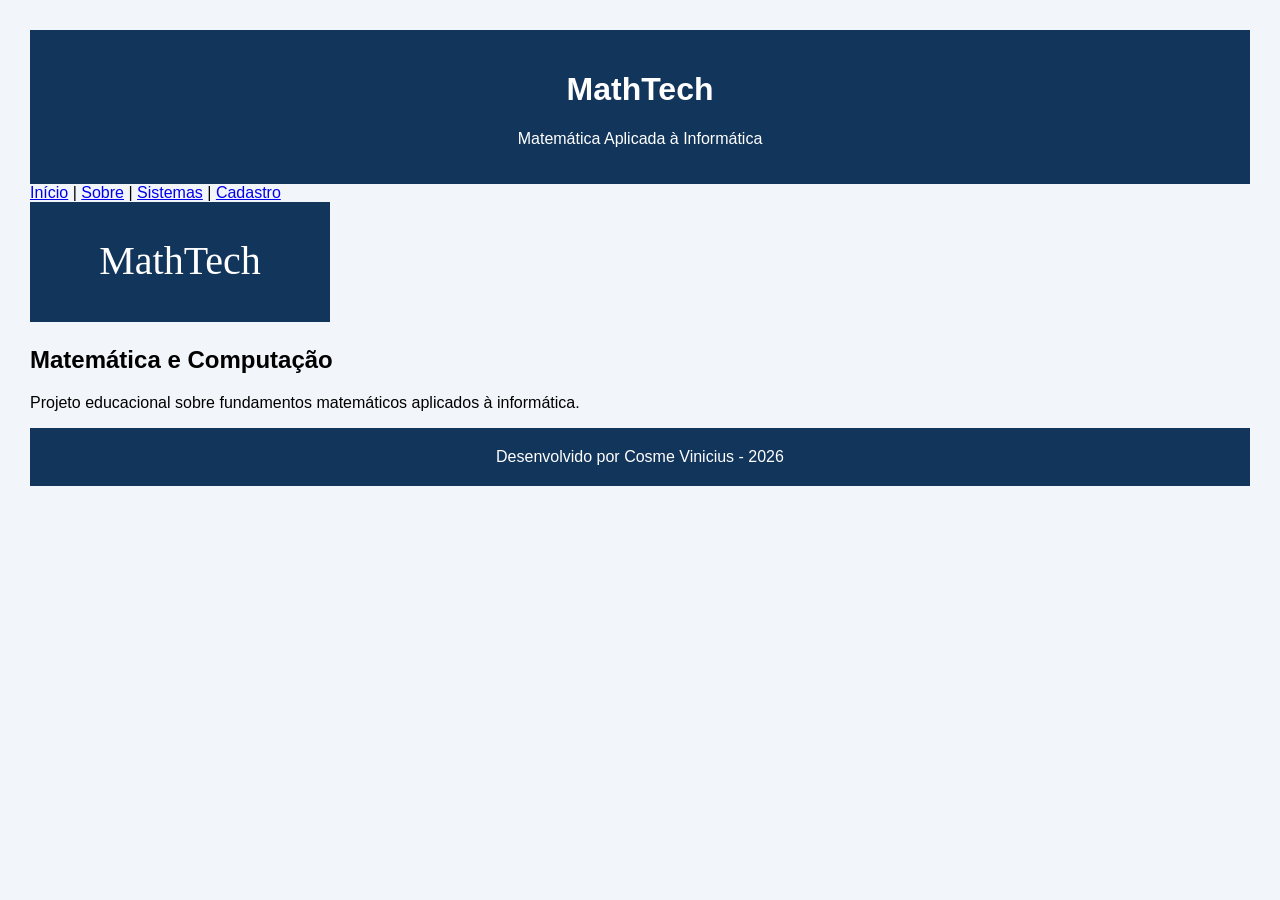
==== index.html @ 34a29513 "Primeira versão do projeto MathTech Web" ====
<!DOCTYPE html>
<html lang="pt-br">
<head>
<meta charset="UTF-8">
<title>MathTech - Matemática Aplicada à Informática</title>
<link rel="stylesheet" href="css/estilo.css">
</head>
<body>
<header><h1>MathTech</h1><p>Matemática Aplicada à Informática</p></header>
<nav>
<a href="index.html">Início</a> |
<a href="sobre.html">Sobre</a> |
<a href="sistemas.html">Sistemas</a> |
<a href="cadastro.html">Cadastro</a>
</nav>
<section>
<img src="img/logo.svg" alt="Logo MathTech">
<h2>Matemática e Computação</h2>
<p>Projeto educacional sobre fundamentos matemáticos aplicados à informática.</p>
</section>
<footer>Desenvolvido por Cosme Vinicius - 2026</footer>
</body>
</html>
---- css/estilo.css ----
body{font-family:Arial;background:#f2f5f9;margin:30px}header,footer{background:#12355b;color:white;padding:20px;text-align:center}table{border-collapse:collapse;background:white}td,th{border:1px solid #777;padding:10px}
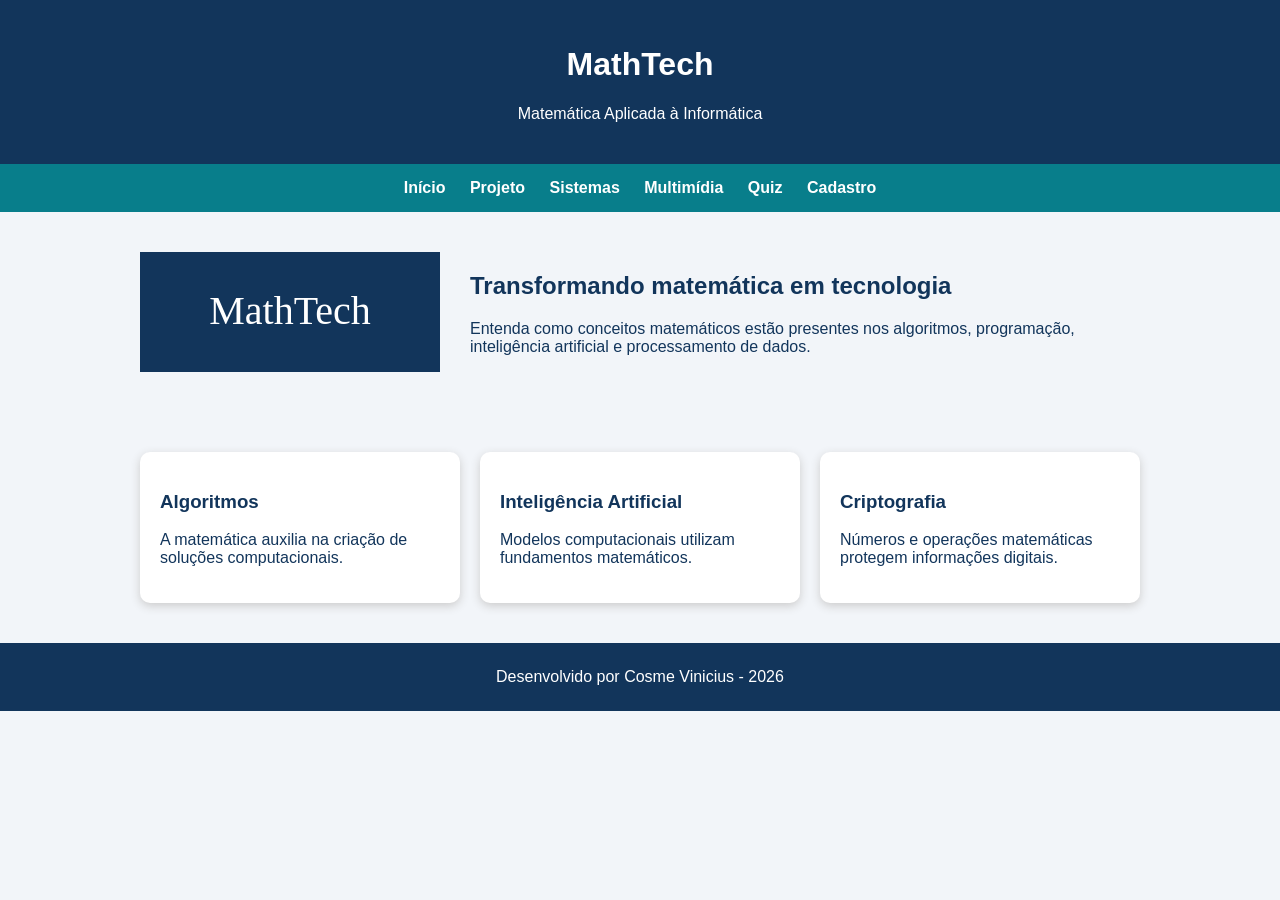
==== commit 25a73975: "Implementação da Atividade Avaliativa 5 - multimídia, quiz e melhorias HTML5" ====
--- a/index.html
+++ b/index.html
@@ -5,19 +5,47 @@
 <title>MathTech - Matemática Aplicada à Informática</title>
 <link rel="stylesheet" href="css/estilo.css">
 </head>
+
 <body>
-<header><h1>MathTech</h1><p>Matemática Aplicada à Informática</p></header>
+
+<header>
+<h1>MathTech</h1>
+<p>Matemática Aplicada à Informática</p>
+</header>
+
 <nav>
-<a href="index.html">Início</a> |
-<a href="sobre.html">Sobre</a> |
-<a href="sistemas.html">Sistemas</a> |
+<a href="index.html">Início</a>
+<a href="sobre.html">Projeto</a>
+<a href="sistemas.html">Sistemas</a>
+<a href="multimidia.html">Multimídia</a>
+<a href="quiz.html">Quiz</a>
 <a href="cadastro.html">Cadastro</a>
 </nav>
-<section>
+
+<section class="banner">
 <img src="img/logo.svg" alt="Logo MathTech">
-<h2>Matemática e Computação</h2>
-<p>Projeto educacional sobre fundamentos matemáticos aplicados à informática.</p>
+<div>
+<h2>Transformando matemática em tecnologia</h2>
+<p>Entenda como conceitos matemáticos estão presentes nos algoritmos, programação, inteligência artificial e processamento de dados.</p>
+</div>
 </section>
+
+<section class="cards">
+<div class="card">
+<h3>Algoritmos</h3>
+<p>A matemática auxilia na criação de soluções computacionais.</p>
+</div>
+<div class="card">
+<h3>Inteligência Artificial</h3>
+<p>Modelos computacionais utilizam fundamentos matemáticos.</p>
+</div>
+<div class="card">
+<h3>Criptografia</h3>
+<p>Números e operações matemáticas protegem informações digitais.</p>
+</div>
+</section>
+
 <footer>Desenvolvido por Cosme Vinicius - 2026</footer>
+
 </body>
-</html>+</html>
--- a/css/estilo.css
+++ b/css/estilo.css
@@ -1 +1,80 @@
-body{font-family:Arial;background:#f2f5f9;margin:30px}header,footer{background:#12355b;color:white;padding:20px;text-align:center}table{border-collapse:collapse;background:white}td,th{border:1px solid #777;padding:10px}+body{
+font-family:Arial,sans-serif;
+margin:0;
+background:#f2f5f9;
+color:#12355b;
+}
+
+header,footer{
+background:#12355b;
+color:white;
+padding:25px;
+text-align:center;
+}
+
+nav{
+background:#087e8b;
+padding:15px;
+text-align:center;
+}
+
+nav a{
+color:white;
+margin:10px;
+text-decoration:none;
+font-weight:bold;
+}
+
+.banner,.cards,.conteudo{
+padding:40px;
+max-width:1000px;
+margin:auto;
+}
+
+.banner{
+display:flex;
+gap:30px;
+align-items:center;
+}
+
+.cards{
+display:flex;
+gap:20px;
+}
+
+.card{
+background:white;
+padding:20px;
+border-radius:10px;
+box-shadow:0 3px 10px #ccc;
+flex:1;
+}
+
+table{
+width:100%;
+background:white;
+border-collapse:collapse;
+}
+
+td,th{
+border:1px solid #777;
+padding:10px;
+}
+
+form{
+background:white;
+padding:30px;
+border-radius:10px;
+}
+
+input,select,button{
+display:block;
+margin:10px 0;
+padding:10px;
+}
+
+@media(max-width:700px){
+.banner,.cards{
+display:block;
+}
+}
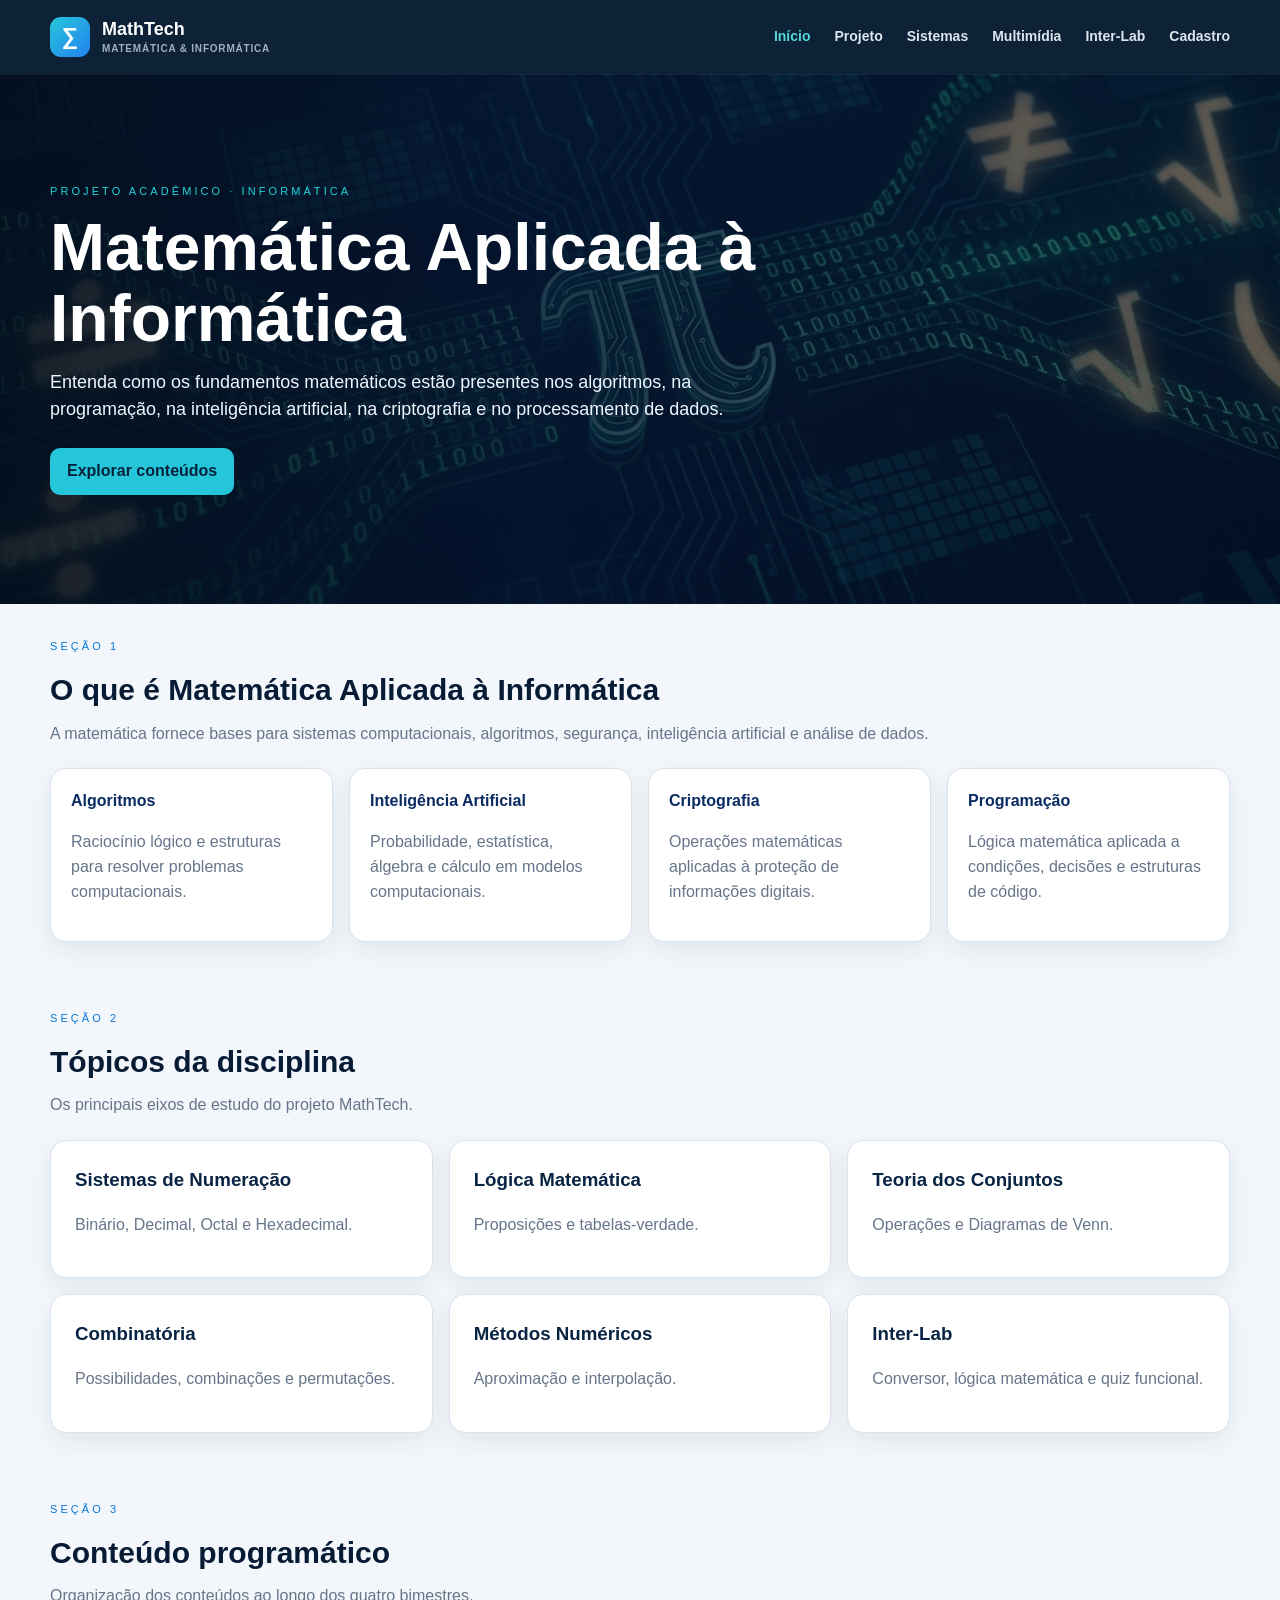
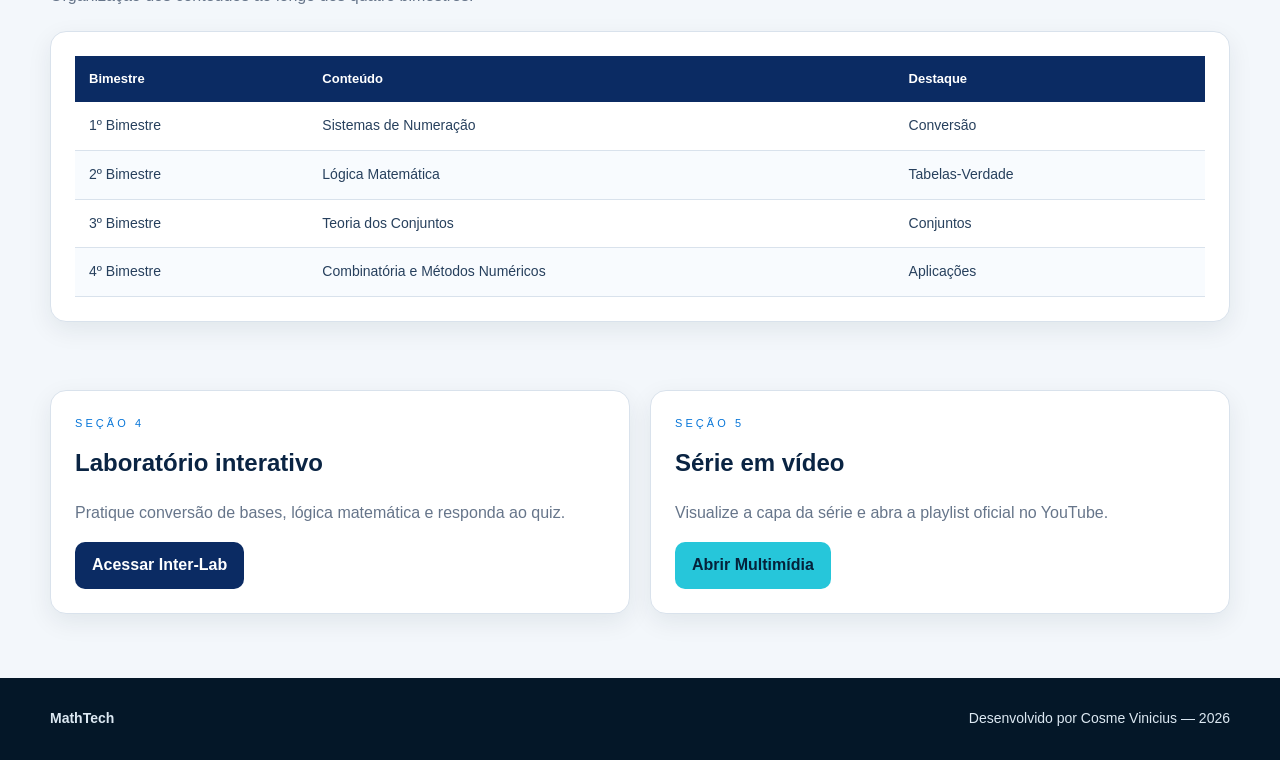
==== commit 74514179: "Atualiza estrutura final do MathTech e adiciona Inter-Lab" ====
--- a/index.html
+++ b/index.html
@@ -1,51 +1,113 @@
 <!DOCTYPE html>
-<html lang="pt-br">
+<html lang="pt-BR">
 <head>
-<meta charset="UTF-8">
-<title>MathTech - Matemática Aplicada à Informática</title>
-<link rel="stylesheet" href="css/estilo.css">
+  <meta charset="UTF-8">
+  <meta name="viewport" content="width=device-width, initial-scale=1.0">
+  <title>MathTech | Matemática Aplicada à Informática</title>
+  <link rel="stylesheet" href="css/estilo.css">
 </head>
-
 <body>
-
-<header>
-<h1>MathTech</h1>
-<p>Matemática Aplicada à Informática</p>
+<header class="site-header">
+  <div class="container nav-wrap">
+    <a class="brand" href="index.html">
+      <span class="brand-mark">∑</span>
+      <span class="brand-text">MathTech<small>Matemática &amp; Informática</small></span>
+    </a>
+    <nav class="site-nav" aria-label="Navegação principal">
+      <a class="active" href="index.html">Início</a>
+      <a href="sobre.html">Projeto</a>
+      <a href="sistemas.html">Sistemas</a>
+      <a href="multimidia.html">Multimídia</a>
+      <a href="interlab.html">Inter-Lab</a>
+      <a href="cadastro.html">Cadastro</a>
+    </nav>
+  </div>
 </header>
 
-<nav>
-<a href="index.html">Início</a>
-<a href="sobre.html">Projeto</a>
-<a href="sistemas.html">Sistemas</a>
-<a href="multimidia.html">Multimídia</a>
-<a href="quiz.html">Quiz</a>
-<a href="cadastro.html">Cadastro</a>
-</nav>
+<main>
+  <section class="hero-home">
+    <div class="container">
+      <span class="kicker">Projeto acadêmico · Informática</span>
+      <h1>Matemática Aplicada à Informática</h1>
+      <p>Entenda como os fundamentos matemáticos estão presentes nos algoritmos, na programação, na inteligência artificial, na criptografia e no processamento de dados.</p>
+      <div class="hero-actions">
+        <a class="btn btn-cyan" href="#conteudos">Explorar conteúdos</a>
+      </div>
+    </div>
+  </section>
 
-<section class="banner">
-<img src="img/logo.svg" alt="Logo MathTech">
-<div>
-<h2>Transformando matemática em tecnologia</h2>
-<p>Entenda como conceitos matemáticos estão presentes nos algoritmos, programação, inteligência artificial e processamento de dados.</p>
-</div>
-</section>
+  <section class="section" id="conteudos">
+    <div class="container">
+      <span class="kicker">Seção 1</span>
+      <h2 class="section-title">O que é Matemática Aplicada à Informática</h2>
+      <p class="section-intro">A matemática fornece bases para sistemas computacionais, algoritmos, segurança, inteligência artificial e análise de dados.</p>
+      <div class="grid-4">
+        <article class="card topic-card"><strong>Algoritmos</strong><p>Raciocínio lógico e estruturas para resolver problemas computacionais.</p></article>
+        <article class="card topic-card"><strong>Inteligência Artificial</strong><p>Probabilidade, estatística, álgebra e cálculo em modelos computacionais.</p></article>
+        <article class="card topic-card"><strong>Criptografia</strong><p>Operações matemáticas aplicadas à proteção de informações digitais.</p></article>
+        <article class="card topic-card"><strong>Programação</strong><p>Lógica matemática aplicada a condições, decisões e estruturas de código.</p></article>
+      </div>
+    </div>
+  </section>
 
-<section class="cards">
-<div class="card">
-<h3>Algoritmos</h3>
-<p>A matemática auxilia na criação de soluções computacionais.</p>
-</div>
-<div class="card">
-<h3>Inteligência Artificial</h3>
-<p>Modelos computacionais utilizam fundamentos matemáticos.</p>
-</div>
-<div class="card">
-<h3>Criptografia</h3>
-<p>Números e operações matemáticas protegem informações digitais.</p>
-</div>
-</section>
+  <section class="section">
+    <div class="container">
+      <span class="kicker">Seção 2</span>
+      <h2 class="section-title">Tópicos da disciplina</h2>
+      <p class="section-intro">Os principais eixos de estudo do projeto MathTech.</p>
+      <div class="grid-3">
+        <article class="card"><h3>Sistemas de Numeração</h3><p>Binário, Decimal, Octal e Hexadecimal.</p></article>
+        <article class="card"><h3>Lógica Matemática</h3><p>Proposições e tabelas-verdade.</p></article>
+        <article class="card"><h3>Teoria dos Conjuntos</h3><p>Operações e Diagramas de Venn.</p></article>
+        <article class="card"><h3>Combinatória</h3><p>Possibilidades, combinações e permutações.</p></article>
+        <article class="card"><h3>Métodos Numéricos</h3><p>Aproximação e interpolação.</p></article>
+        <article class="card"><h3>Inter-Lab</h3><p>Conversor, lógica matemática e quiz funcional.</p></article>
+      </div>
+    </div>
+  </section>
 
-<footer>Desenvolvido por Cosme Vinicius - 2026</footer>
+  <section class="section">
+    <div class="container">
+      <span class="kicker">Seção 3</span>
+      <h2 class="section-title">Conteúdo programático</h2>
+      <p class="section-intro">Organização dos conteúdos ao longo dos quatro bimestres.</p>
+      <div class="card program-table-wrap">
+        <table>
+          <thead><tr><th>Bimestre</th><th>Conteúdo</th><th>Destaque</th></tr></thead>
+          <tbody>
+            <tr><td>1º Bimestre</td><td>Sistemas de Numeração</td><td>Conversão</td></tr>
+            <tr><td>2º Bimestre</td><td>Lógica Matemática</td><td>Tabelas-Verdade</td></tr>
+            <tr><td>3º Bimestre</td><td>Teoria dos Conjuntos</td><td>Conjuntos</td></tr>
+            <tr><td>4º Bimestre</td><td>Combinatória e Métodos Numéricos</td><td>Aplicações</td></tr>
+          </tbody>
+        </table>
+      </div>
+    </div>
+  </section>
 
+  <section class="section">
+    <div class="container grid-2">
+      <article class="card">
+        <span class="kicker">Seção 4</span>
+        <h2>Laboratório interativo</h2>
+        <p>Pratique conversão de bases, lógica matemática e responda ao quiz.</p>
+        <a class="btn btn-primary" href="interlab.html">Acessar Inter-Lab</a>
+      </article>
+      <article class="card">
+        <span class="kicker">Seção 5</span>
+        <h2>Série em vídeo</h2>
+        <p>Visualize a capa da série e abra a playlist oficial no YouTube.</p>
+        <a class="btn btn-cyan" href="multimidia.html">Abrir Multimídia</a>
+      </article>
+    </div>
+  </section>
+</main>
+
+<footer class="site-footer">
+  <div class="container footer-wrap">
+    <strong>MathTech</strong>
+    <span>Desenvolvido por Cosme Vinicius — 2026</span>
+  </div>
+</footer>
 </body>
-</html>
+</html>
--- a/css/estilo.css
+++ b/css/estilo.css
@@ -1,80 +1,365 @@
+
+:root{
+  --navy:#0d2137;
+  --navy-2:#0b2b63;
+  --blue:#1676d2;
+  --cyan:#26c6da;
+  --green:#13a86b;
+  --bg:#f3f7fb;
+  --surface:#ffffff;
+  --surface-2:#f6f8fb;
+  --text:#0f2239;
+  --muted:#66758a;
+  --border:#d9e2ec;
+  --shadow:0 8px 24px rgba(13,33,55,.08);
+  --radius:16px;
+  --max:1180px;
+}
+
+*{box-sizing:border-box}
+html{scroll-behavior:smooth}
 body{
-font-family:Arial,sans-serif;
-margin:0;
-background:#f2f5f9;
-color:#12355b;
-}
-
-header,footer{
-background:#12355b;
-color:white;
-padding:25px;
-text-align:center;
-}
-
-nav{
-background:#087e8b;
-padding:15px;
-text-align:center;
-}
-
-nav a{
-color:white;
-margin:10px;
-text-decoration:none;
-font-weight:bold;
-}
-
-.banner,.cards,.conteudo{
-padding:40px;
-max-width:1000px;
-margin:auto;
-}
-
-.banner{
-display:flex;
-gap:30px;
-align-items:center;
-}
-
-.cards{
-display:flex;
-gap:20px;
-}
-
+  margin:0;
+  font-family:Arial, Helvetica, sans-serif;
+  background:var(--bg);
+  color:var(--text);
+  line-height:1.55;
+}
+img{max-width:100%;display:block}
+a{color:inherit}
+button,input,select,textarea{font:inherit}
+.container{width:min(var(--max),calc(100% - 32px));margin:0 auto}
+
+.site-header{
+  background:var(--navy);
+  color:#fff;
+  position:sticky;
+  top:0;
+  z-index:20;
+  box-shadow:0 1px 0 rgba(255,255,255,.06);
+}
+.nav-wrap{
+  min-height:74px;
+  display:flex;
+  align-items:center;
+  justify-content:space-between;
+  gap:24px;
+}
+.brand{
+  display:flex;
+  align-items:center;
+  gap:12px;
+  text-decoration:none;
+  font-weight:800;
+}
+.brand-mark{
+  width:40px;height:40px;
+  display:grid;place-items:center;
+  border-radius:11px;
+  background:linear-gradient(135deg,var(--cyan),#2382ef);
+  color:#fff;font-size:23px;
+}
+.brand-text{font-size:18px;line-height:1.1;color:#fff}
+.brand-text small{
+  display:block;
+  margin-top:4px;
+  color:#9fb0c3;
+  font-size:10px;
+  text-transform:uppercase;
+  letter-spacing:.08em;
+}
+.site-nav{display:flex;flex-wrap:wrap;gap:24px}
+.site-nav a{
+  color:#dce6ef;
+  text-decoration:none;
+  font-weight:700;
+  font-size:14px;
+}
+.site-nav a:hover,.site-nav a.active{color:#53d7d8}
+
+.page-hero{padding:52px 0 28px}
+.kicker{
+  display:block;
+  margin-bottom:12px;
+  color:#0876d8;
+  font-size:11px;
+  letter-spacing:.28em;
+  text-transform:uppercase;
+}
+.page-hero h1,.hero-home h1{
+  margin:0 0 14px;
+  color:#071b35;
+  line-height:1.08;
+}
+.page-hero h1{font-size:40px}
+.page-hero p{
+  max-width:780px;
+  margin:0;
+  color:var(--muted);
+  font-size:17px;
+}
+.section{padding:34px 0}
+.section-title{margin:0 0 8px;font-size:30px;color:#071b35}
+.section-intro{margin:0 0 22px;color:var(--muted)}
 .card{
-background:white;
-padding:20px;
-border-radius:10px;
-box-shadow:0 3px 10px #ccc;
-flex:1;
-}
-
-table{
-width:100%;
-background:white;
-border-collapse:collapse;
-}
-
-td,th{
-border:1px solid #777;
-padding:10px;
-}
-
-form{
-background:white;
-padding:30px;
-border-radius:10px;
-}
-
-input,select,button{
-display:block;
-margin:10px 0;
-padding:10px;
-}
-
-@media(max-width:700px){
-.banner,.cards{
-display:block;
-}
-}
+  background:var(--surface);
+  border:1px solid var(--border);
+  border-radius:var(--radius);
+  box-shadow:var(--shadow);
+  padding:24px;
+}
+.card h2,.card h3{margin-top:0;color:#0a2443}
+.card p{color:var(--muted)}
+
+.hero-home{
+  position:relative;
+  min-height:530px;
+  display:flex;
+  align-items:center;
+  background:
+    linear-gradient(90deg, rgba(4,17,34,.88) 0%, rgba(5,25,56,.78) 42%, rgba(6,23,48,.52) 100%),
+    url('../img/hero-home.jpg') center center / cover no-repeat;
+  color:#fff;
+}
+.hero-home::after{
+  content:"";
+  position:absolute;
+  inset:0;
+  background:linear-gradient(to bottom, rgba(0,0,0,.08), rgba(0,0,0,.14));
+}
+.hero-home .container{
+  position:relative;
+  z-index:1;
+}
+.hero-home .kicker{
+  color:#22d2da;
+}
+.hero-home h1{
+  max-width:760px;
+  font-size:66px;
+  color:#fff;
+}
+.hero-home p{
+  max-width:700px;
+  font-size:18px;
+  color:#eef6ff;
+  margin:0;
+}
+.hero-actions,.actions{
+  display:flex;
+  flex-wrap:wrap;
+  gap:10px;
+  margin-top:24px;
+}
+
+.btn{
+  display:inline-flex;
+  align-items:center;
+  justify-content:center;
+  min-height:44px;
+  padding:11px 17px;
+  border:0;
+  border-radius:10px;
+  text-decoration:none;
+  font-weight:700;
+  cursor:pointer;
+}
+.btn-primary{background:var(--navy-2);color:#fff}
+.btn-primary:hover{background:#123f7f}
+.btn-cyan{background:var(--cyan);color:#05223a}
+.btn-cyan:hover{background:#36d6e8}
+.btn-outline{background:#fff;color:var(--text);border:1px solid var(--border)}
+
+.grid-4{display:grid;grid-template-columns:repeat(4,1fr);gap:16px}
+.grid-3{display:grid;grid-template-columns:repeat(3,1fr);gap:16px}
+.grid-2{display:grid;grid-template-columns:1fr 1fr;gap:20px}
+.topic-card{padding:20px}
+.topic-card strong{display:block;margin-bottom:7px;color:#0b2b63}
+.program-table-wrap{overflow-x:auto}
+
+table{width:100%;border-collapse:collapse;background:#fff}
+thead th{
+  background:var(--navy-2);
+  color:#fff;
+  text-align:left;
+  padding:13px 14px;
+  font-size:13px;
+}
+tbody td{
+  padding:13px 14px;
+  border-bottom:1px solid var(--border);
+  color:#27405d;
+  font-size:14px;
+}
+tbody tr:nth-child(even){background:#f8fbfe}
+
+.timeline{display:grid;gap:14px}
+.timeline-item{display:flex;gap:12px;align-items:flex-start}
+.step{
+  flex:0 0 34px;width:34px;height:34px;
+  display:grid;place-items:center;
+  border-radius:50%;
+  background:var(--navy-2);
+  color:#fff;font-weight:800
+}
+.timeline-item strong{display:block;color:#0b2b63}
+.timeline-item span{color:var(--muted);font-size:14px}
+.tags{display:flex;flex-wrap:wrap;gap:10px;margin-top:18px}
+.tag{
+  padding:8px 11px;
+  border-radius:999px;
+  background:#eef4fa;
+  border:1px solid #dfe8f2;
+  color:#17385f;
+  font-size:13px;
+  font-weight:700;
+}
+
+.system-card .base{
+  display:inline-block;
+  margin-bottom:9px;
+  padding:5px 9px;
+  border-radius:999px;
+  background:#edf4fb;
+  color:#0b5fb6;
+  font-size:11px;
+  font-weight:800;
+  text-transform:uppercase
+}
+.note{
+  margin-top:16px;
+  padding:14px 16px;
+  border-left:4px solid var(--cyan);
+  border-radius:8px;
+  background:#eef9fb;
+  color:#38546a
+}
+
+.media-layout{
+  display:grid;
+  grid-template-columns:1.25fr .75fr;
+  gap:24px;
+  align-items:start;
+}
+.video-shell{
+  background:#07121d;
+  border-radius:18px;
+  overflow:hidden;
+  box-shadow:var(--shadow);
+  border:1px solid #16283a;
+}
+.media-thumb{
+  position:relative;
+  display:block;
+  aspect-ratio:16/9;
+  overflow:hidden;
+  text-decoration:none;
+}
+.media-thumb img{
+  width:100%;
+  height:100%;
+  object-fit:cover;
+}
+.media-thumb::after{
+  content:"▶";
+  position:absolute;
+  left:50%;
+  top:50%;
+  transform:translate(-50%,-50%);
+  width:82px;
+  height:82px;
+  border-radius:50%;
+  display:grid;
+  place-items:center;
+  background:rgba(0,0,0,.55);
+  border:2px solid rgba(255,255,255,.85);
+  color:#fff;
+  font-size:32px;
+  box-shadow:0 8px 22px rgba(0,0,0,.25);
+}
+.playlist-info h2{font-size:34px}
+.playlist-badges{display:flex;flex-wrap:wrap;gap:8px;margin:16px 0}
+.playlist-badges span{
+  padding:7px 10px;border-radius:999px;
+  background:#eff4fa;border:1px solid var(--border);
+  color:#34516d;font-size:12px;font-weight:700
+}
+.local-note{
+  margin-top:14px;
+  font-size:13px;
+  color:var(--muted);
+}
+
+.form-card{max-width:760px;margin:0 auto}
+label{display:block;margin:14px 0 6px;font-size:13px;font-weight:700;color:#17385f}
+input,select,textarea{
+  width:100%;
+  padding:12px 13px;
+  border:1px solid var(--border);
+  border-radius:10px;
+  background:#fff;
+  color:var(--text);
+  outline:none
+}
+input:focus,select:focus,textarea:focus{
+  border-color:#7db0e5;
+  box-shadow:0 0 0 3px rgba(50,120,200,.11)
+}
+input[type=checkbox],input[type=radio]{width:auto}
+
+.lab-grid{display:grid;grid-template-columns:1fr 1fr;gap:22px}
+.results-grid{display:grid;grid-template-columns:1fr 1fr;gap:12px;margin-top:18px}
+.result-box{background:var(--surface-2);border-radius:12px;padding:14px}
+.result-box span{display:block;color:#718096;font-size:11px;text-transform:uppercase;margin-bottom:7px}
+.result-box strong{font-family:"Courier New",monospace;color:#0a2b62;overflow-wrap:anywhere}
+.logic-switches{display:grid;grid-template-columns:1fr 1fr;gap:12px;margin:12px 0 18px}
+.prop-box{
+  display:flex;justify-content:space-between;align-items:center;gap:10px;
+  padding:12px 14px;border-radius:11px;background:var(--surface-2)
+}
+.status{
+  display:inline-flex;align-items:center;justify-content:center;
+  padding:5px 9px;border-radius:999px;font-size:10px;font-weight:800;text-transform:uppercase
+}
+.status.true{background:var(--green);color:#fff}
+.status.false{background:#edf1f6;color:#566174}
+.switch{position:relative;display:inline-block;width:42px;height:24px;flex:0 0 auto}
+.switch input{opacity:0;width:0;height:0}
+.slider{position:absolute;inset:0;border-radius:999px;background:#d7dee8;cursor:pointer;transition:.2s}
+.slider:before{
+  content:"";position:absolute;width:18px;height:18px;left:3px;top:3px;
+  border-radius:50%;background:#fff;box-shadow:0 1px 3px rgba(0,0,0,.25);transition:.2s
+}
+.switch input:checked + .slider{background:var(--navy-2)}
+.switch input:checked + .slider:before{transform:translateX(18px)}
+.quiz-question{margin-bottom:20px}
+.quiz-question p{font-weight:700;color:#122a46}
+.options{display:grid;grid-template-columns:1fr 1fr;gap:8px}
+.option{
+  display:flex;align-items:center;gap:9px;
+  min-height:40px;padding:9px 11px;
+  border:1px solid var(--border);border-radius:9px;
+  background:#fff;cursor:pointer;font-size:13px
+}
+.option.correct{border-color:#29a86b;background:#effbf5}
+.option.wrong{border-color:#db5c5c;background:#fff3f3}
+.feedback{min-height:22px;color:var(--muted);font-size:13px;margin-top:8px}
+
+.site-footer{background:#041728;color:#dce8f2;padding:30px 0;margin-top:30px}
+.footer-wrap{display:flex;justify-content:space-between;gap:20px;flex-wrap:wrap;font-size:14px}
+
+@media (max-width:920px){
+  .nav-wrap{flex-direction:column;align-items:flex-start;padding:16px 0}
+  .media-layout,.lab-grid,.grid-2{grid-template-columns:1fr}
+  .grid-4{grid-template-columns:1fr 1fr}
+  .grid-3{grid-template-columns:1fr 1fr}
+  .hero-home h1{font-size:48px}
+}
+@media (max-width:650px){
+  .site-nav{gap:14px}
+  .grid-4,.grid-3,.options,.logic-switches,.results-grid{grid-template-columns:1fr}
+  .page-hero h1{font-size:32px}
+  .hero-home{min-height:470px}
+  .hero-home h1{font-size:36px}
+  .card{padding:18px}
+}
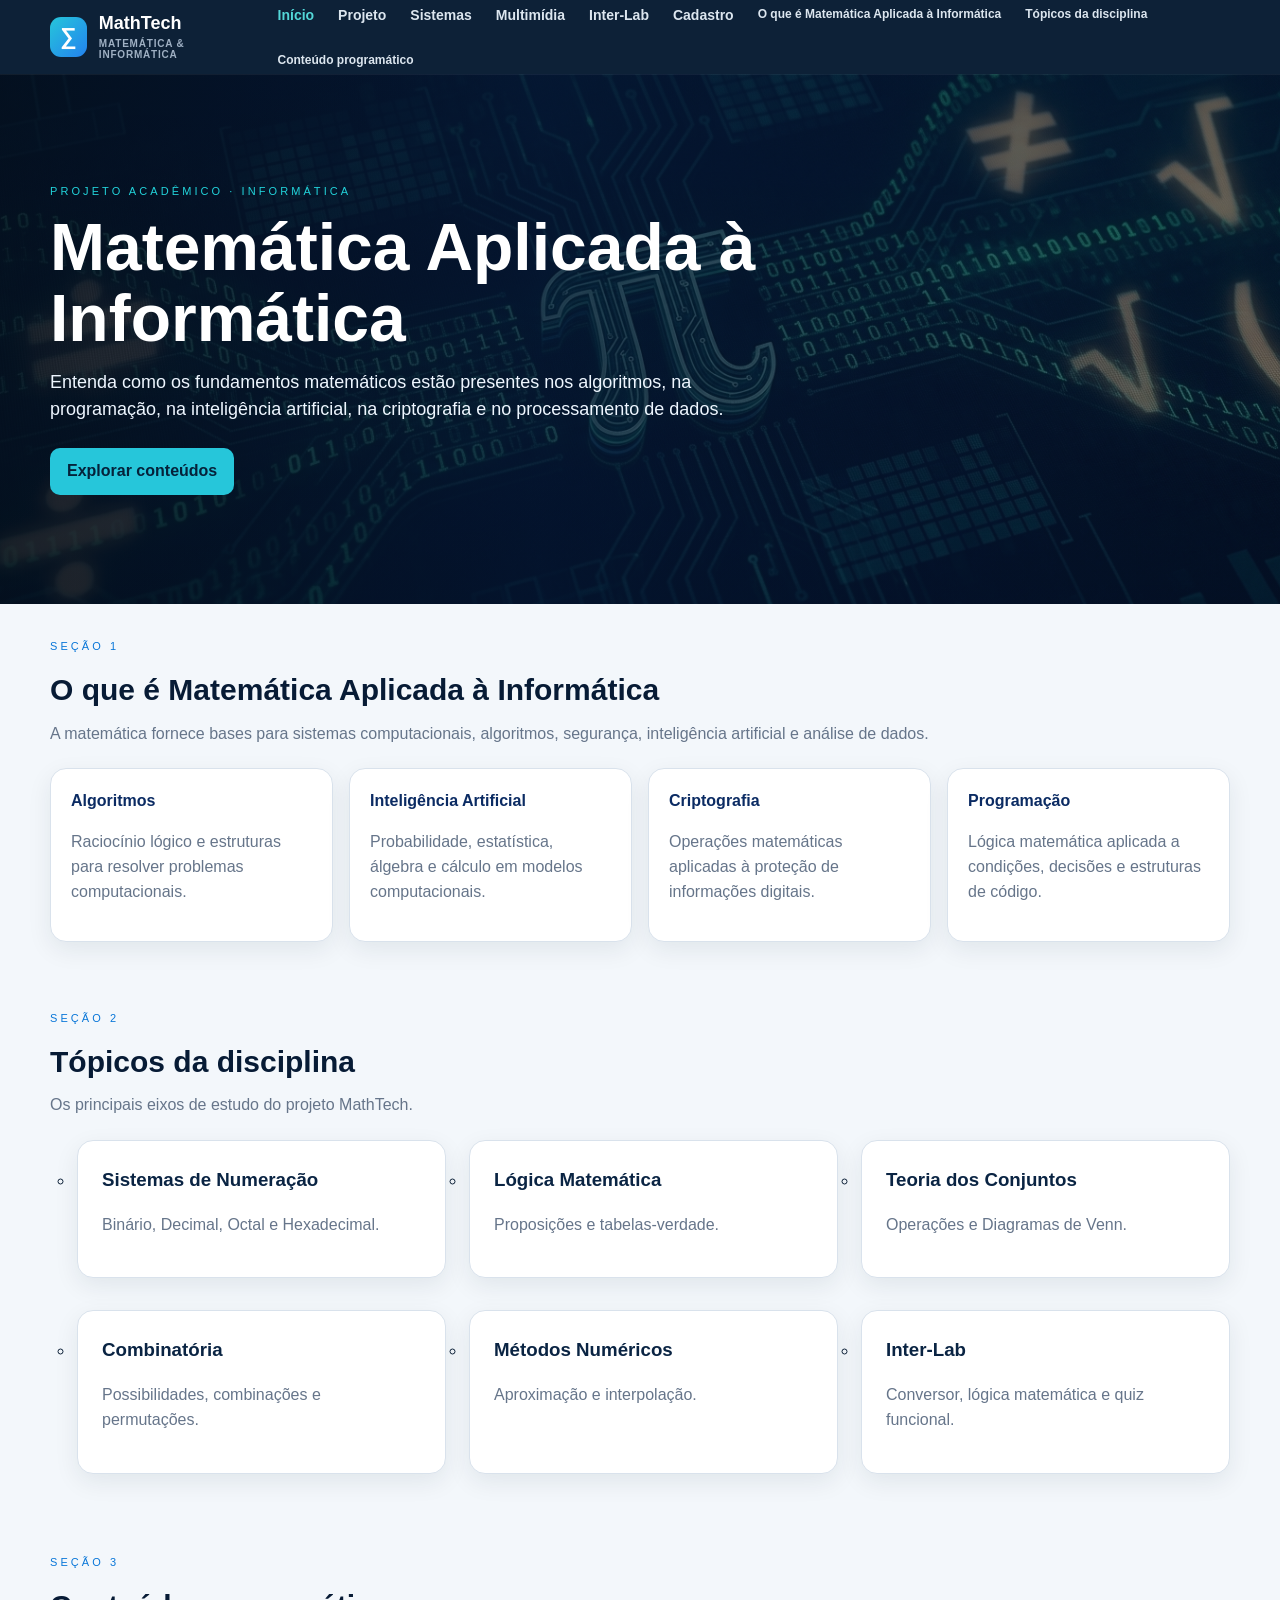
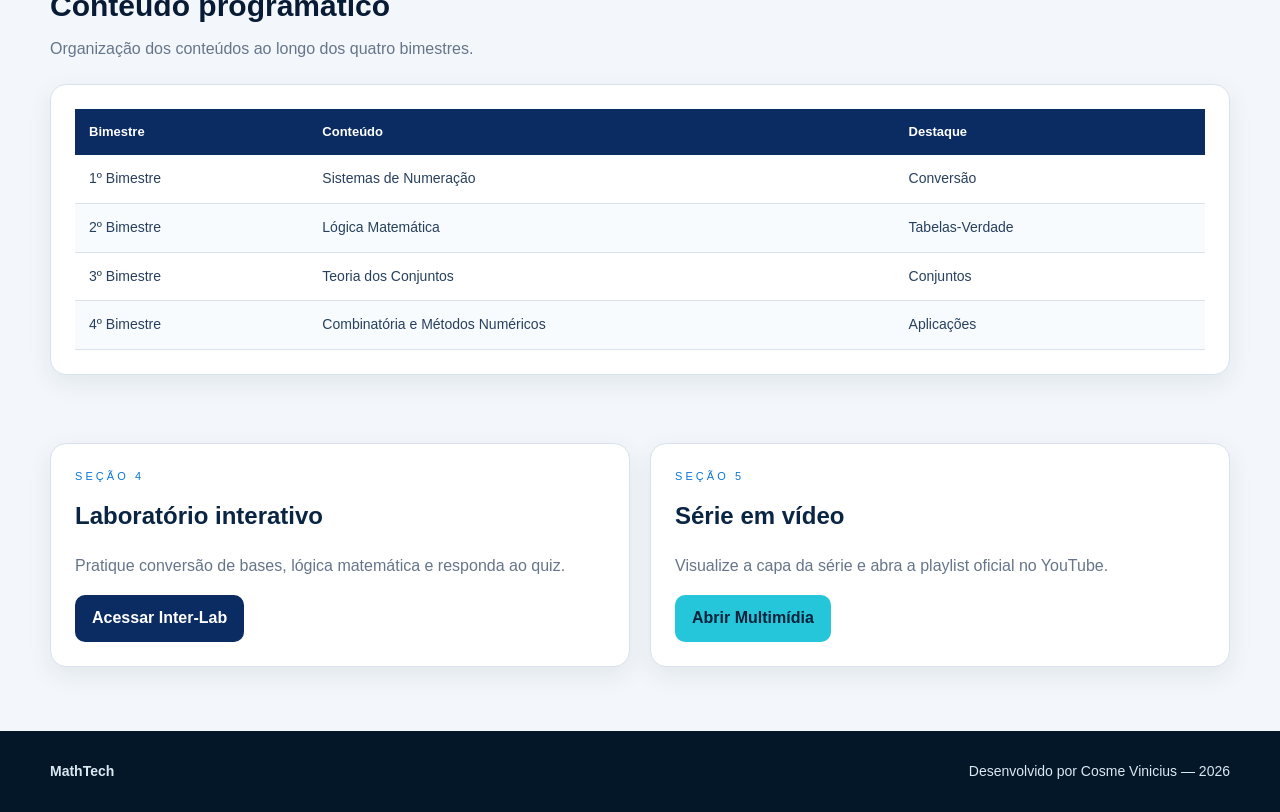
==== commit 30a9503d: "Atividade 7 - HTML5 e CSS3 ate aula 11" ====
--- a/index.html
+++ b/index.html
@@ -1,113 +1,101 @@
 <!DOCTYPE html>
+
 <html lang="pt-BR">
 <head>
-  <meta charset="UTF-8">
-  <meta name="viewport" content="width=device-width, initial-scale=1.0">
-  <title>MathTech | Matemática Aplicada à Informática</title>
-  <link rel="stylesheet" href="css/estilo.css">
+<meta charset="utf-8"/>
+<meta content="width=device-width, initial-scale=1.0" name="viewport"/>
+<title>MathTech | Matemática Aplicada à Informática</title>
+<link href="css/estilo.css" rel="stylesheet"/>
 </head>
 <body>
 <header class="site-header">
-  <div class="container nav-wrap">
-    <a class="brand" href="index.html">
-      <span class="brand-mark">∑</span>
-      <span class="brand-text">MathTech<small>Matemática &amp; Informática</small></span>
-    </a>
-    <nav class="site-nav" aria-label="Navegação principal">
-      <a class="active" href="index.html">Início</a>
-      <a href="sobre.html">Projeto</a>
-      <a href="sistemas.html">Sistemas</a>
-      <a href="multimidia.html">Multimídia</a>
-      <a href="interlab.html">Inter-Lab</a>
-      <a href="cadastro.html">Cadastro</a>
-    </nav>
-  </div>
+<div class="container nav-wrap">
+<a class="brand" href="index.html">
+<span class="brand-mark">∑</span>
+<span class="brand-text">MathTech<small>Matemática &amp; Informática</small></span>
+</a>
+<nav aria-label="Navegação principal" class="site-nav">
+<a class="active" href="index.html">Início</a>
+<a href="sobre.html">Projeto</a>
+<a href="sistemas.html">Sistemas</a>
+<a href="multimidia.html">Multimídia</a>
+<a href="interlab.html">Inter-Lab</a>
+<a href="cadastro.html">Cadastro</a>
+<a class="ancora-interna" href="#conteudos">O que é Matemática Aplicada à Informática</a><a class="ancora-interna" href="#topicos">Tópicos da disciplina</a><a class="ancora-interna" href="#programa">Conteúdo programático</a></nav>
+</div>
 </header>
-
 <main>
-  <section class="hero-home">
-    <div class="container">
-      <span class="kicker">Projeto acadêmico · Informática</span>
-      <h1>Matemática Aplicada à Informática</h1>
-      <p>Entenda como os fundamentos matemáticos estão presentes nos algoritmos, na programação, na inteligência artificial, na criptografia e no processamento de dados.</p>
-      <div class="hero-actions">
-        <a class="btn btn-cyan" href="#conteudos">Explorar conteúdos</a>
-      </div>
-    </div>
-  </section>
-
-  <section class="section" id="conteudos">
-    <div class="container">
-      <span class="kicker">Seção 1</span>
-      <h2 class="section-title">O que é Matemática Aplicada à Informática</h2>
-      <p class="section-intro">A matemática fornece bases para sistemas computacionais, algoritmos, segurança, inteligência artificial e análise de dados.</p>
-      <div class="grid-4">
-        <article class="card topic-card"><strong>Algoritmos</strong><p>Raciocínio lógico e estruturas para resolver problemas computacionais.</p></article>
-        <article class="card topic-card"><strong>Inteligência Artificial</strong><p>Probabilidade, estatística, álgebra e cálculo em modelos computacionais.</p></article>
-        <article class="card topic-card"><strong>Criptografia</strong><p>Operações matemáticas aplicadas à proteção de informações digitais.</p></article>
-        <article class="card topic-card"><strong>Programação</strong><p>Lógica matemática aplicada a condições, decisões e estruturas de código.</p></article>
-      </div>
-    </div>
-  </section>
-
-  <section class="section">
-    <div class="container">
-      <span class="kicker">Seção 2</span>
-      <h2 class="section-title">Tópicos da disciplina</h2>
-      <p class="section-intro">Os principais eixos de estudo do projeto MathTech.</p>
-      <div class="grid-3">
-        <article class="card"><h3>Sistemas de Numeração</h3><p>Binário, Decimal, Octal e Hexadecimal.</p></article>
-        <article class="card"><h3>Lógica Matemática</h3><p>Proposições e tabelas-verdade.</p></article>
-        <article class="card"><h3>Teoria dos Conjuntos</h3><p>Operações e Diagramas de Venn.</p></article>
-        <article class="card"><h3>Combinatória</h3><p>Possibilidades, combinações e permutações.</p></article>
-        <article class="card"><h3>Métodos Numéricos</h3><p>Aproximação e interpolação.</p></article>
-        <article class="card"><h3>Inter-Lab</h3><p>Conversor, lógica matemática e quiz funcional.</p></article>
-      </div>
-    </div>
-  </section>
-
-  <section class="section">
-    <div class="container">
-      <span class="kicker">Seção 3</span>
-      <h2 class="section-title">Conteúdo programático</h2>
-      <p class="section-intro">Organização dos conteúdos ao longo dos quatro bimestres.</p>
-      <div class="card program-table-wrap">
-        <table>
-          <thead><tr><th>Bimestre</th><th>Conteúdo</th><th>Destaque</th></tr></thead>
-          <tbody>
-            <tr><td>1º Bimestre</td><td>Sistemas de Numeração</td><td>Conversão</td></tr>
-            <tr><td>2º Bimestre</td><td>Lógica Matemática</td><td>Tabelas-Verdade</td></tr>
-            <tr><td>3º Bimestre</td><td>Teoria dos Conjuntos</td><td>Conjuntos</td></tr>
-            <tr><td>4º Bimestre</td><td>Combinatória e Métodos Numéricos</td><td>Aplicações</td></tr>
-          </tbody>
-        </table>
-      </div>
-    </div>
-  </section>
-
-  <section class="section">
-    <div class="container grid-2">
-      <article class="card">
-        <span class="kicker">Seção 4</span>
-        <h2>Laboratório interativo</h2>
-        <p>Pratique conversão de bases, lógica matemática e responda ao quiz.</p>
-        <a class="btn btn-primary" href="interlab.html">Acessar Inter-Lab</a>
-      </article>
-      <article class="card">
-        <span class="kicker">Seção 5</span>
-        <h2>Série em vídeo</h2>
-        <p>Visualize a capa da série e abra a playlist oficial no YouTube.</p>
-        <a class="btn btn-cyan" href="multimidia.html">Abrir Multimídia</a>
-      </article>
-    </div>
-  </section>
+<section class="hero-home" id="inicio">
+<div class="container">
+<span class="kicker">Projeto acadêmico · Informática</span>
+<h1>Matemática Aplicada à Informática</h1>
+<p>Entenda como os fundamentos matemáticos estão presentes nos algoritmos, na programação, na inteligência artificial, na criptografia e no processamento de dados.</p>
+<div class="hero-actions">
+<a class="btn btn-cyan" href="#conteudos">Explorar conteúdos</a>
+</div>
+</div>
+</section>
+<section class="section" id="conteudos">
+<div class="container">
+<span class="kicker">Seção 1</span>
+<h2 class="section-title">O que é Matemática Aplicada à Informática</h2>
+<p class="section-intro">A matemática fornece bases para sistemas computacionais, algoritmos, segurança, inteligência artificial e análise de dados.</p>
+<div class="grid-4">
+<article class="card topic-card"><strong>Algoritmos</strong><p>Raciocínio lógico e estruturas para resolver problemas computacionais.</p></article>
+<article class="card topic-card"><strong>Inteligência Artificial</strong><p>Probabilidade, estatística, álgebra e cálculo em modelos computacionais.</p></article>
+<article class="card topic-card"><strong>Criptografia</strong><p>Operações matemáticas aplicadas à proteção de informações digitais.</p></article>
+<article class="card topic-card"><strong>Programação</strong><p>Lógica matemática aplicada a condições, decisões e estruturas de código.</p></article>
+</div>
+</div>
+</section>
+<section class="section" id="topicos">
+<div class="container">
+<span class="kicker">Seção 2</span>
+<h2 class="section-title">Tópicos da disciplina</h2>
+<p class="section-intro">Os principais eixos de estudo do projeto MathTech.</p>
+<ul class="lista-topicos"><li><article class="card"><h3>Sistemas de Numeração</h3><p>Binário, Decimal, Octal e Hexadecimal.</p></article></li><li><article class="card"><h3>Lógica Matemática</h3><p>Proposições e tabelas-verdade.</p></article></li><li><article class="card"><h3>Teoria dos Conjuntos</h3><p>Operações e Diagramas de Venn.</p></article></li><li><article class="card"><h3>Combinatória</h3><p>Possibilidades, combinações e permutações.</p></article></li><li><article class="card"><h3>Métodos Numéricos</h3><p>Aproximação e interpolação.</p></article></li><li><article class="card"><h3>Inter-Lab</h3><p>Conversor, lógica matemática e quiz funcional.</p></article></li></ul>
+</div>
+</section>
+<section class="section" id="programa">
+<div class="container">
+<span class="kicker">Seção 3</span>
+<h2 class="section-title">Conteúdo programático</h2>
+<p class="section-intro">Organização dos conteúdos ao longo dos quatro bimestres.</p>
+<div class="card program-table-wrap">
+<table>
+<thead><tr><th>Bimestre</th><th>Conteúdo</th><th>Destaque</th></tr></thead>
+<tbody>
+<tr><td>1º Bimestre</td><td>Sistemas de Numeração</td><td>Conversão</td></tr>
+<tr><td>2º Bimestre</td><td>Lógica Matemática</td><td>Tabelas-Verdade</td></tr>
+<tr><td>3º Bimestre</td><td>Teoria dos Conjuntos</td><td>Conjuntos</td></tr>
+<tr><td>4º Bimestre</td><td>Combinatória e Métodos Numéricos</td><td>Aplicações</td></tr>
+</tbody>
+</table>
+</div>
+</div>
+</section>
+<section class="section" id="recursos">
+<div class="container grid-2">
+<article class="card">
+<span class="kicker">Seção 4</span>
+<h2>Laboratório interativo</h2>
+<p>Pratique conversão de bases, lógica matemática e responda ao quiz.</p>
+<a class="btn btn-primary" href="interlab.html">Acessar Inter-Lab</a>
+</article>
+<article class="card">
+<span class="kicker">Seção 5</span>
+<h2>Série em vídeo</h2>
+<p>Visualize a capa da série e abra a playlist oficial no YouTube.</p>
+<a class="btn btn-cyan" href="multimidia.html">Abrir Multimídia</a>
+</article>
+</div>
+</section>
 </main>
-
-<footer class="site-footer">
-  <div class="container footer-wrap">
-    <strong>MathTech</strong>
-    <span>Desenvolvido por Cosme Vinicius — 2026</span>
-  </div>
+<footer class="site-footer" id="rodape">
+<div class="container footer-wrap">
+<strong>MathTech</strong>
+<span>Desenvolvido por Cosme Vinicius — 2026</span>
+</div>
 </footer>
 </body>
 </html>
--- a/css/estilo.css
+++ b/css/estilo.css
@@ -363,3 +363,23 @@
   .hero-home h1{font-size:36px}
   .card{padding:18px}
 }
+
+
+/* Atividade 7 — aulas de HTML5 e CSS3 ate aula 11: ajustes sem alteracao do conteudo original. */
+/* Modelo de caixas, seções e seletores de ID/class. */
+#conteudos, #topicos, #programa, #recursos, #rodape { scroll-margin-top: 105px; }
+.site-nav .ancora-interna { font-size: 12px; }
+.site-nav .ancora-interna:link, .site-nav .ancora-interna:visited { color: #dce6ef; }
+.site-nav .ancora-interna:hover, .site-nav .ancora-interna:active { color: #53d7d8; }
+/* Lista HTML montada a partir dos seis cards que ja existiam. */
+.lista-topicos { list-style-type: circle; list-style-position: outside; display: grid; grid-template-columns: repeat(3, minmax(0, 1fr)); gap: 20px; padding-left: 24px; margin: 0; }
+.lista-topicos li { margin-bottom: 12px; padding-left: 3px; }
+.lista-topicos .card { height: 100%; }
+/* Formulário e quiz: fieldset/legend mantendo seus campos e alternativas originais. */
+.grupo-cadastro,.grupo-quiz { border: 1px solid var(--border); border-radius: 12px; padding: 18px; margin: 0 0 15px; min-width: 0; }
+.grupo-cadastro legend,.grupo-quiz legend { color: var(--navy-2); font-weight: 700; padding: 0 8px; }
+.grupo-quiz legend { font-size: 14px; }
+/* Player solicitado na aba Multimídia; a miniatura original permanece como link alternativo. */
+.video-incorporado { display: block; width: 100%; aspect-ratio: 16 / 9; height: auto; border: 0; border-radius: 12px; background: #071b35; margin-bottom: 14px; }
+@media (max-width: 920px) { .lista-topicos { grid-template-columns: repeat(2, minmax(0, 1fr)); } }
+@media (max-width: 650px) { .lista-topicos { grid-template-columns: 1fr; } .grupo-cadastro,.grupo-quiz { padding: 12px; } }
